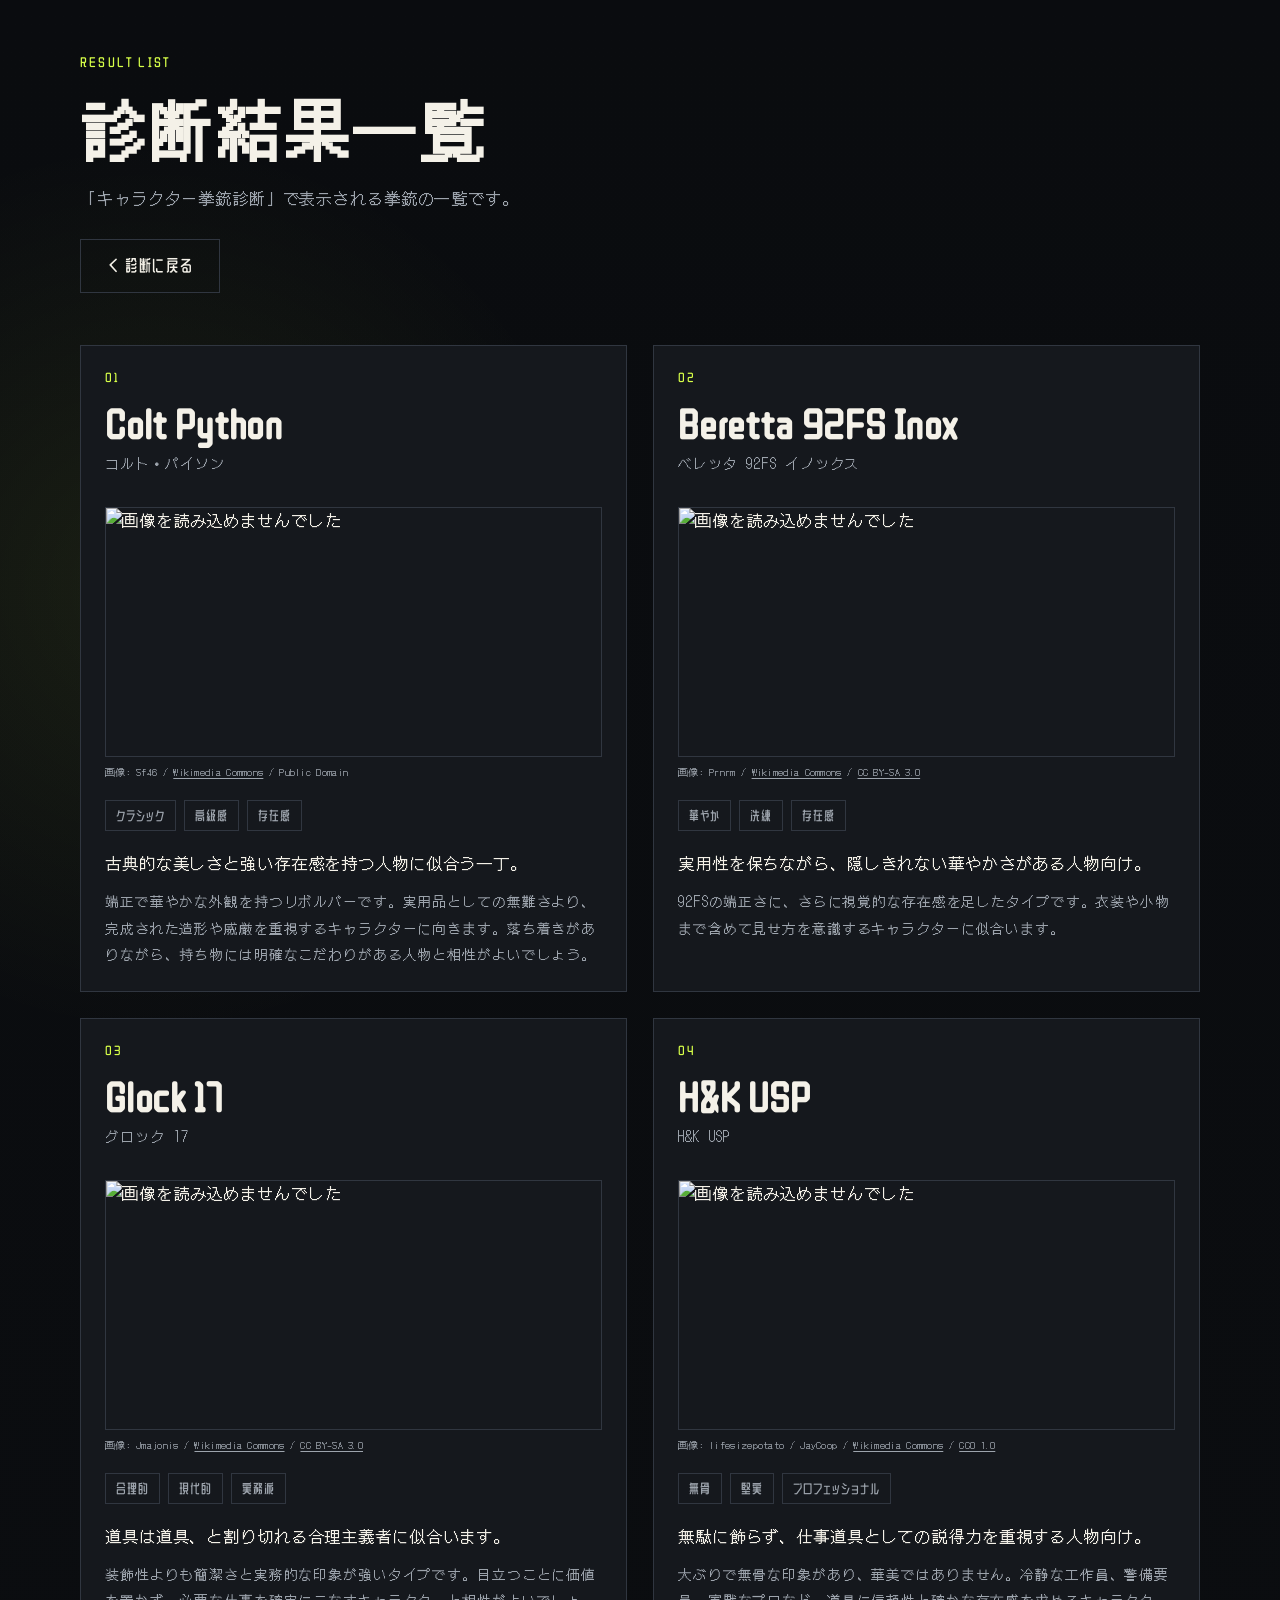
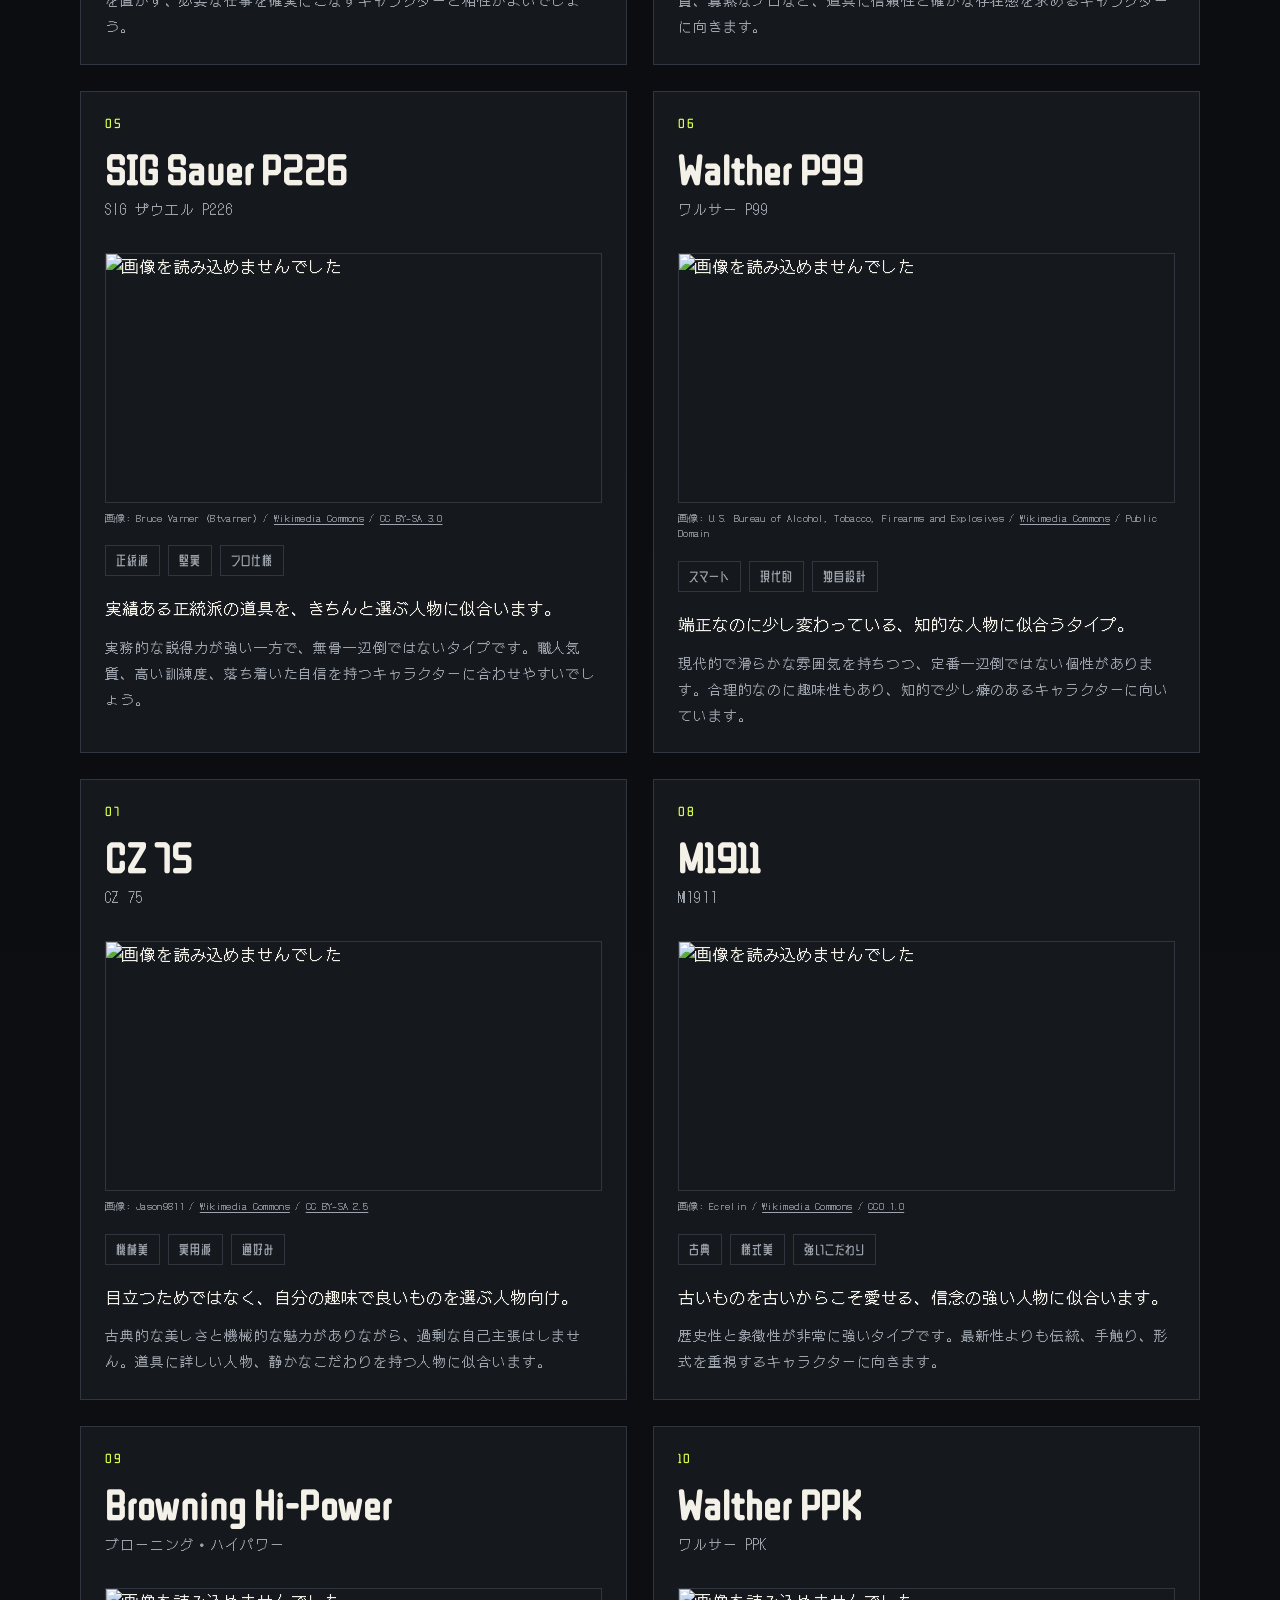
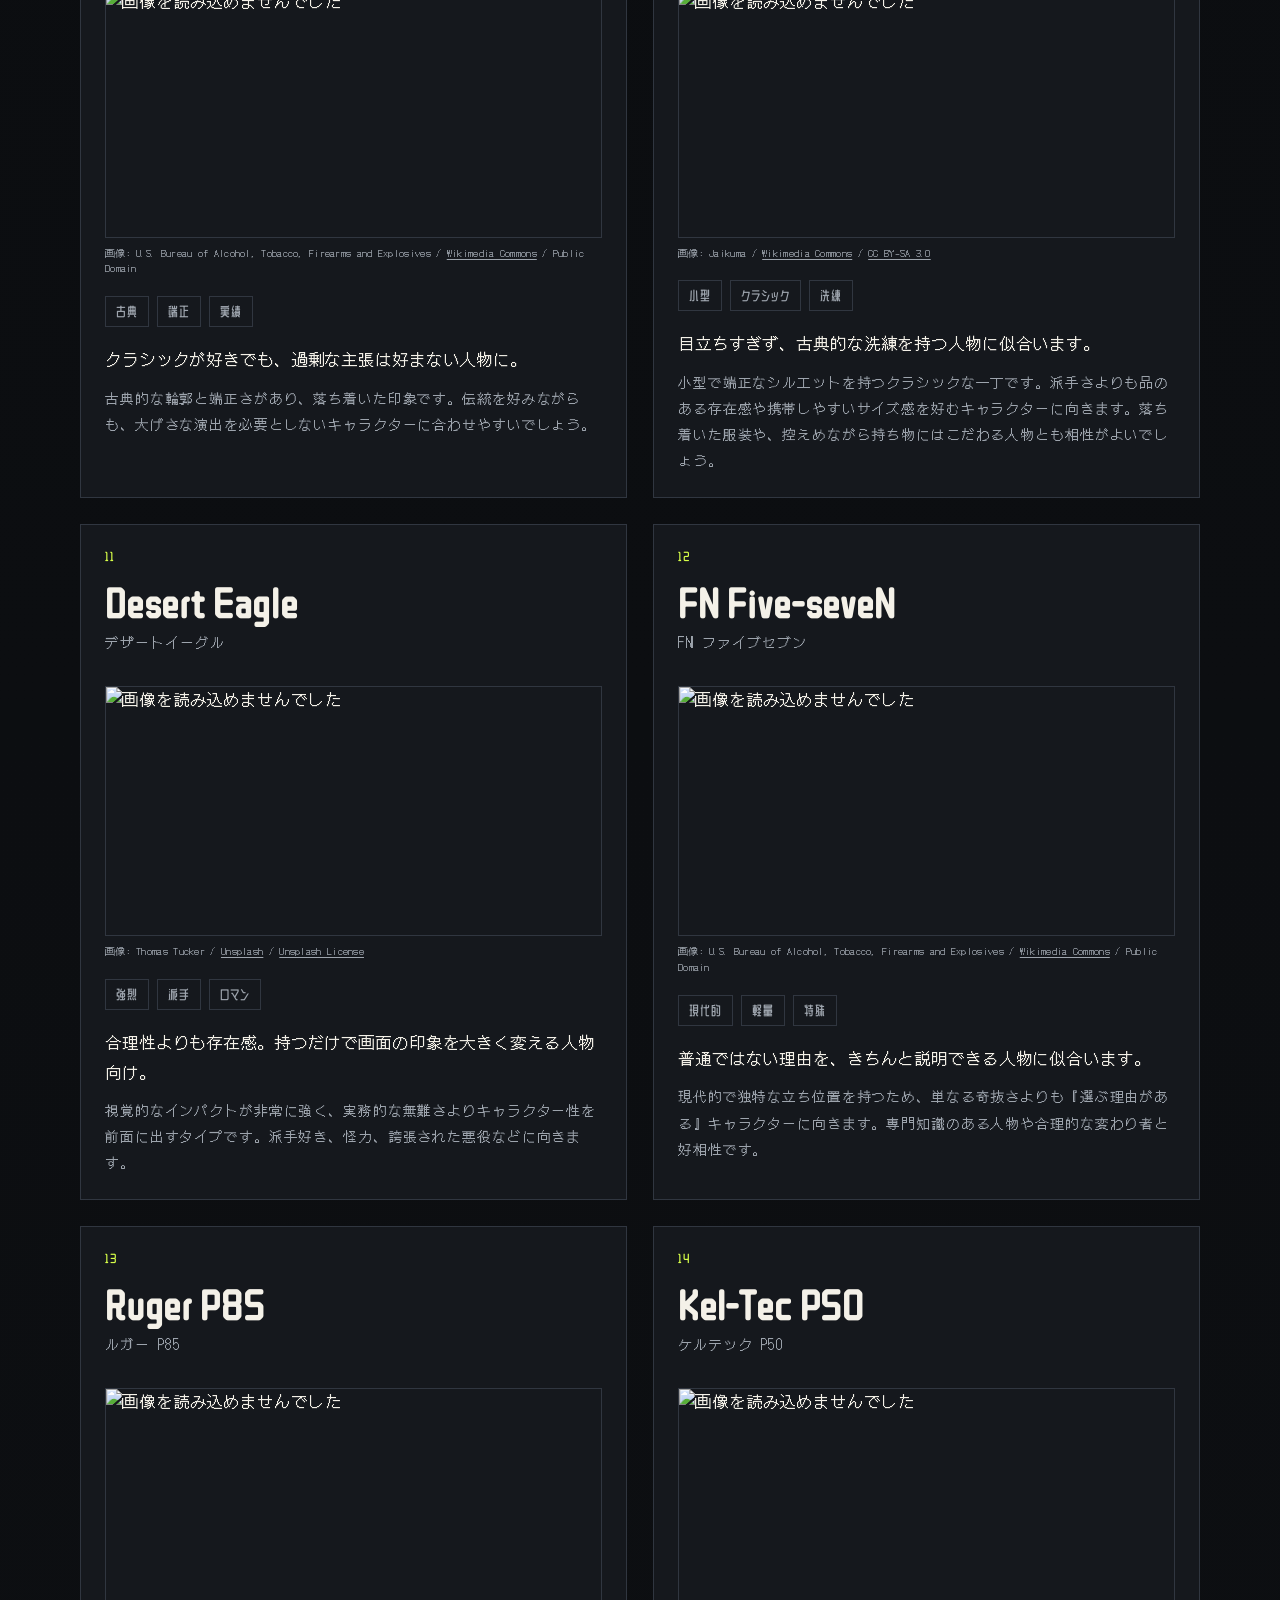
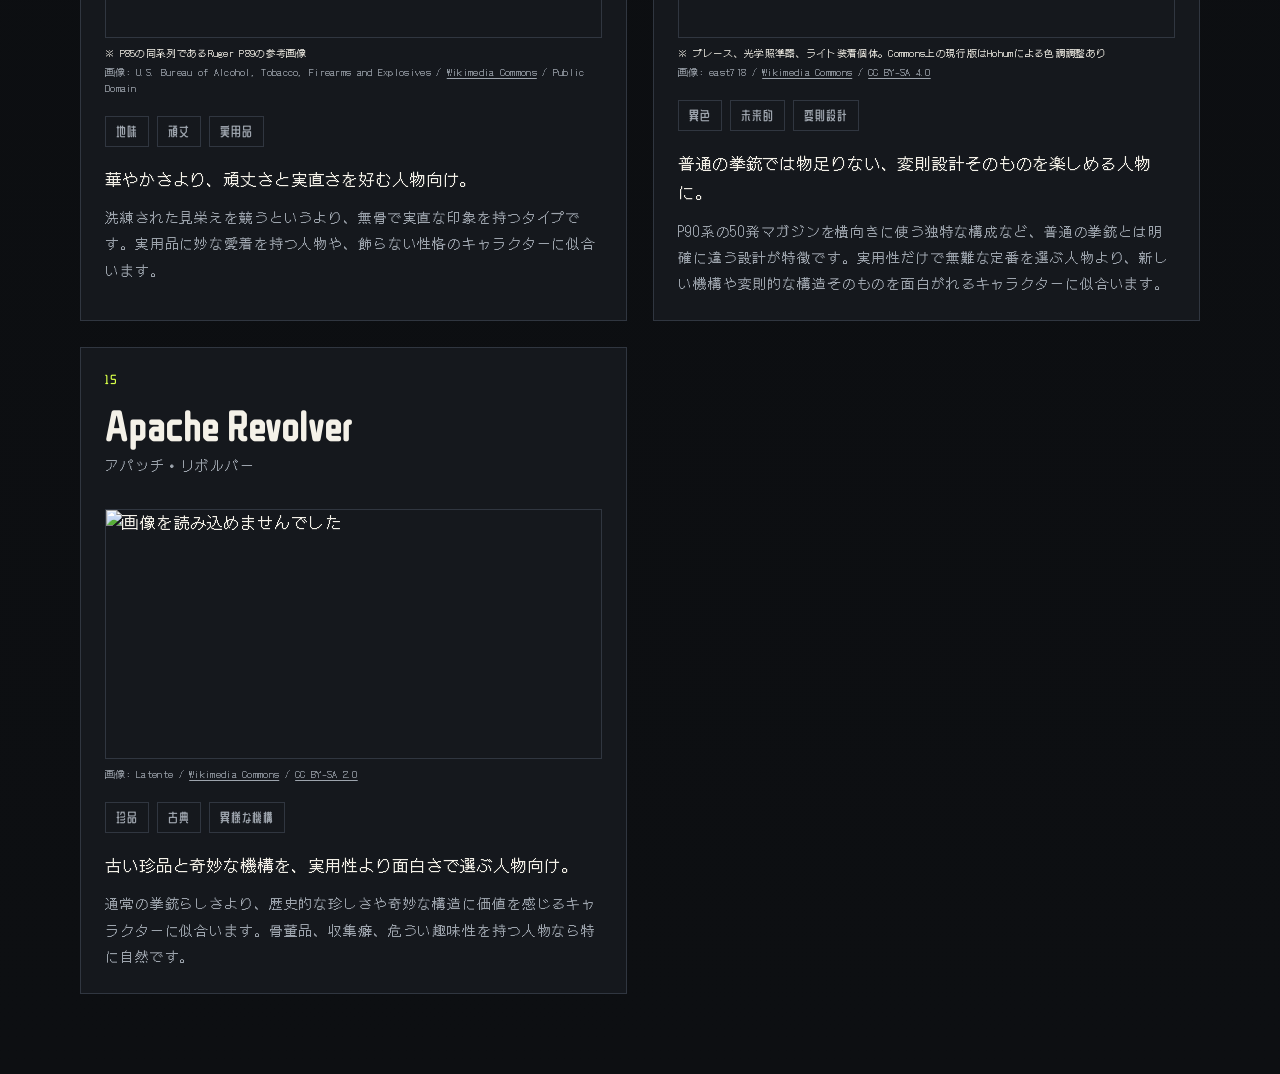
==== results.html @ 3bd25fb5 "Add files via upload" ====
<!doctype html>
<html lang="ja">
<head>
  <meta charset="utf-8" />
  <meta name="viewport" content="width=device-width, initial-scale=1" />
  <meta name="description" content="キャラクター拳銃診断・結果一覧" />
  <title>結果一覧 | キャラクター拳銃診断</title>
  <link rel="stylesheet" href="./style.css" />
</head>
<body class="results-list-page">
  <main class="results-list-shell">
    <header class="results-list-header">
      <div class="eyebrow">RESULT LIST</div>
      <h1 class="results-list-title">診断結果一覧</h1>
      <p class="results-list-lead">
        「キャラクター拳銃診断」で表示される拳銃の一覧です。
      </p>
      <a class="secondary-button results-back-link" href="./index.html">＜ 診断に戻る</a>
    </header>

    <div id="gun-result-list" class="gun-result-list" aria-live="polite"></div>
  </main>

  <script src="./gun-data.js"></script>
  <script src="./results.js"></script>
</body>
</html>
---- style.css ----
@import url('https://fonts.googleapis.com/css2?family=DotGothic16&family=WDXL+Lubrifont+JP+N:wght@400&display=swap');

:root {
  --bg: #0d0f12;
  --panel: #15181d;
  --panel-hover: #1b1f25;
  --text: #f4f1e8;
  --muted: #9da4ad;
  --line: #303640;
  --accent: #d7ff48;
  --danger: #ff7474;
  --max: 860px;
  --jp: "DotGothic16", sans-serif;
  --en: "WDXL Lubrifont JP N", sans-serif;
}

* {
  box-sizing: border-box;
  border-radius: 0 !important;
}

html {
  color-scheme: dark;
}

body {
  margin: 0;
  min-height: 100svh;
  background:
    radial-gradient(circle at 12% 10%, rgba(215, 255, 72, 0.08), transparent 28rem),
    linear-gradient(180deg, #0a0c0f 0%, var(--bg) 100%);
  color: var(--text);
  font-family: var(--jp);
  letter-spacing: 0.055em;
}

button,
input,
textarea,
select {
  font: inherit;
}

button {
  cursor: pointer;
}

h1,
h2,
p {
  margin-top: 0;
}

.app-shell {
  width: min(calc(100% - 32px), var(--max));
  min-height: calc(100svh - 64px);
  margin: 0 auto;
  padding: 56px 0;
  display: grid;
  align-items: center;
}

.screen {
  display: none;
  width: 100%;
  animation: fade-in 180ms ease-out;
}

.screen.active {
  display: block;
}

.eyebrow,
.progress-label,
.text-button,
.trait-meter-title,
.trait-meter-label strong,
.trait-meter-value,
.score-head,
.site-footer,
.tag,
#result-title,
#match-score,
.primary-button,
.secondary-button {
  font-family: var(--en);
}

.eyebrow {
  margin-bottom: 20px;
  color: var(--accent);
  font-size: 0.86rem;
  letter-spacing: 0.16em;
}

/* START */
#start-screen .eyebrow {
  margin-bottom: 30px;
}

.start-copy {
  margin: 0 0 14px;
  font-family: var(--jp);
  font-size: clamp(1.9rem, 4vw, 3.6rem);
  font-weight: 400;
  line-height: 1.25;
  letter-spacing: 0.08em;
}

.start-copy-line {
  display: block;
}

.name-field {
  display: grid;
  gap: 10px;
}

.name-field-hero {
  margin: 0 0 14px;
}

.name-field input {
  width: 100%;
  border: 0;
  border-bottom: 1px solid var(--line);
  outline: none;
  background: transparent;
  color: var(--text);
  font-family: var(--jp);
  transition: border-color 140ms ease;
}

.name-field input:focus {
  border-color: var(--accent);
}

.name-field-hero input {
  padding: 8px 0 14px;
  font-size: clamp(2rem, 6vw, 4.8rem);
  line-height: 1.18;
  letter-spacing: 0.08em;
}

.name-field-hero input::placeholder {
  color: #737b85;
  opacity: 1;
}

.start-copy-tail {
  margin: 0 0 30px;
  font-family: var(--jp);
  font-size: clamp(1.9rem, 4vw, 3.6rem);
  line-height: 1.25;
  letter-spacing: 0.08em;
}

.error {
  min-height: 1.4em;
  margin: 0 0 14px;
  color: var(--danger);
  font-size: 0.88rem;
}

.visually-hidden {
  position: absolute !important;
  width: 1px !important;
  height: 1px !important;
  padding: 0 !important;
  margin: -1px !important;
  overflow: hidden !important;
  clip: rect(0, 0, 0, 0) !important;
  white-space: nowrap !important;
  border: 0 !important;
}

/* BUTTONS */
.primary-button,
.secondary-button {
  min-height: 54px;
  padding: 0 26px;
  border: 1px solid var(--line);
  font-size: 1rem;
  letter-spacing: 0.1em;
  transition: transform 120ms ease, border-color 120ms ease, background-color 120ms ease;
}

.primary-button {
  border-color: var(--accent);
  background: var(--accent);
  color: #0b0d0f;
}

.secondary-button {
  background: transparent;
  color: var(--text);
}

.primary-button:hover,
.secondary-button:hover,
.answer-button:hover {
  transform: translateY(-1px);
}

.primary-button:active,
.secondary-button:active,
.answer-button:active {
  transform: translateY(0);
}

#start-button {
  min-width: 180px;
}

.note {
  max-width: 46rem;
  margin: 18px 0 0;
  color: var(--muted);
  font-size: 0.78rem;
  line-height: 1.9;
  letter-spacing: 0.05em;
}

/* QUIZ */
.quiz-top {
  display: flex;
  align-items: flex-start;
  justify-content: space-between;
  gap: 24px;
}

.progress-label {
  color: var(--muted);
  font-size: 0.9rem;
  letter-spacing: 0.1em;
}

.text-button {
  border: 0;
  background: transparent;
  color: var(--muted);
  padding: 0;
  font-size: 0.82rem;
  letter-spacing: 0.12em;
}

.text-button:hover {
  color: var(--text);
}

.text-button:disabled {
  opacity: 0.3;
  cursor: default;
}

.progress-track,
.match-track {
  width: 100%;
  height: 4px;
  overflow: hidden;
  background: var(--line);
}

.progress-track {
  margin: 20px 0 42px;
}

.progress-bar,
.match-bar {
  width: 0;
  height: 100%;
  background: var(--accent);
  transition: width 220ms ease;
}

#question-title {
  margin: 0 0 12px;
  font-family: var(--jp);
  font-size: clamp(1.55rem, 3.3vw, 2.65rem);
  font-weight: 400;
  line-height: 1.3;
  letter-spacing: 0.075em;
}

.question-subtitle {
  margin-bottom: 28px;
  color: var(--muted);
  font-size: 0.95rem;
  line-height: 1.9;
  letter-spacing: 0.055em;
}

.answers {
  display: grid;
  gap: 12px;
}

.answer-button {
  width: 100%;
  min-height: 76px;
  border: 1px solid var(--line);
  background:
    linear-gradient(90deg, rgba(215, 255, 72, 0.045), transparent 42%),
    var(--panel);
  color: var(--text);
  padding: 20px 22px;
  text-align: left;
  font-family: var(--jp);
  font-size: clamp(1.04rem, 1.8vw, 1.24rem);
  line-height: 1.65;
  letter-spacing: 0.065em;
  transition: transform 120ms ease, border-color 120ms ease, background-color 120ms ease;
}

.answer-button:hover {
  border-color: var(--accent);
  background:
    linear-gradient(90deg, rgba(215, 255, 72, 0.10), transparent 48%),
    var(--panel-hover);
}

/* RESULT */
.result-for {
  margin-bottom: 8px;
  color: var(--muted);
  font-size: 0.98rem;
  line-height: 1.8;
}

#result-title {
  margin: 0 0 16px;
  color: var(--accent);
  font-size: clamp(2.5rem, 8vw, 6.6rem);
  font-weight: 400;
  line-height: 0.95;
  letter-spacing: 0.035em;
  overflow-wrap: anywhere;
}

.tag-list {
  display: flex;
  flex-wrap: wrap;
  gap: 8px;
  margin: 22px 0 30px;
}

.tag {
  border: 1px solid var(--line);
  padding: 6px 10px;
  color: var(--muted);
  font-size: 0.8rem;
  letter-spacing: 0.08em;
}

.trait-meter-card {
  margin: 30px 0;
  padding: 22px 0 24px;
  border-top: 1px solid var(--line);
  border-bottom: 1px solid var(--line);
}

.trait-meter-title {
  margin-bottom: 18px;
  color: var(--muted);
  font-size: 0.76rem;
  letter-spacing: 0.13em;
}

.trait-meters {
  display: grid;
  gap: 13px;
}

.trait-meter-row {
  display: grid;
  grid-template-columns: 220px minmax(0, 1fr) 34px;
  align-items: center;
  gap: 14px;
}

.trait-meter-label {
  display: flex;
  align-items: baseline;
  gap: 0.35em;
  min-width: 0;
  color: var(--text);
  font-size: 0.82rem;
  line-height: 1.5;
  white-space: nowrap;
}

.trait-meter-label strong {
  font-weight: 400;
  letter-spacing: 0.07em;
}

.trait-meter-label-ja {
  color: var(--muted);
  font-family: var(--jp);
  font-size: 0.88em;
  letter-spacing: 0.04em;
}

.trait-meter-blocks {
  display: grid;
  grid-template-columns: repeat(5, minmax(18px, 1fr));
  gap: 5px;
}

.trait-meter-block {
  height: 11px;
  border: 1px solid var(--line);
  background: transparent;
}

.trait-meter-block.active {
  border-color: var(--accent);
  background: var(--accent);
}

.trait-meter-value {
  color: var(--muted);
  font-size: 0.78rem;
  text-align: right;
  letter-spacing: 0.04em;
}

.score-card {
  margin: 30px 0;
  padding: 20px 0 24px;
  border-top: 1px solid var(--line);
  border-bottom: 1px solid var(--line);
}

.score-head {
  display: flex;
  align-items: baseline;
  justify-content: space-between;
  margin-bottom: 12px;
  color: var(--muted);
  font-size: 0.8rem;
  letter-spacing: 0.12em;
}

.score-head strong {
  color: var(--text);
  font-size: 1.5rem;
  font-weight: 400;
}

.result-copy {
  max-width: 46rem;
  margin-bottom: 14px;
  font-size: clamp(1.08rem, 2.1vw, 1.35rem);
  line-height: 1.9;
  letter-spacing: 0.055em;
}

.result-detail {
  max-width: 48rem;
  margin-bottom: 32px;
  color: var(--muted);
  font-size: 0.96rem;
  line-height: 2;
  letter-spacing: 0.05em;
}

.result-actions {
  display: flex;
  flex-wrap: wrap;
  gap: 12px;
}

.copy-status {
  min-height: 1.4em;
  margin-top: 12px;
  color: var(--muted);
  font-size: 0.82rem;
}

.site-footer {
  width: min(calc(100% - 32px), var(--max));
  margin: 0 auto;
  padding: 0 0 24px;
  display: flex;
  justify-content: space-between;
  gap: 16px;
  color: #606873;
  font-size: 0.68rem;
  letter-spacing: 0.1em;
}

@keyframes fade-in {
  from { opacity: 0; transform: translateY(5px); }
  to { opacity: 1; transform: translateY(0); }
}

@media (max-width: 700px) {
  .app-shell {
    width: min(calc(100% - 24px), var(--max));
    padding: 38px 0;
  }

  .site-footer {
    width: min(calc(100% - 24px), var(--max));
  }

  .progress-track {
    margin-bottom: 34px;
  }

  .start-copy,
  .start-copy-tail {
    font-size: clamp(1.65rem, 8vw, 2.8rem);
  }

  .name-field-hero input {
    font-size: clamp(1.8rem, 11vw, 3.6rem);
  }

  #question-title {
    font-size: clamp(1.45rem, 7vw, 2.15rem);
  }

  .answer-button {
    min-height: 72px;
    padding: 18px;
    font-size: 1.03rem;
  }

  .trait-meter-row {
    grid-template-columns: 1fr 32px;
    gap: 8px 10px;
  }

  .trait-meter-label {
    grid-column: 1 / -1;
    white-space: normal;
  }

  .trait-meter-blocks {
    grid-column: 1;
  }

  .trait-meter-value {
    grid-column: 2;
    grid-row: 2;
  }

  .result-actions {
    display: grid;
  }
}

@media (max-width: 420px) {
  .eyebrow {
    font-size: 0.78rem;
  }

  .question-subtitle {
    font-size: 0.9rem;
  }

  .answer-button {
    font-size: 1rem;
  }

  .trait-meter-blocks {
    grid-template-columns: repeat(5, 1fr);
  }
}

@media (prefers-reduced-motion: reduce) {
  *,
  *::before,
  *::after {
    animation: none !important;
    transition: none !important;
    scroll-behavior: auto !important;
  }
}




/* v12: spacing pass */
.app-shell {
  min-height: 100svh;
  padding: 44px 0 74px;
}

/* Keep each screen visually balanced rather than hugging the viewport edges. */
#start-screen,
#quiz-screen,
#result-screen {
  padding: 10px 0;
}

#start-screen .eyebrow {
  margin-bottom: 24px;
}

.start-copy {
  margin-bottom: 12px;
}

.name-field-hero {
  margin-bottom: 12px;
}

.start-copy-tail {
  margin-bottom: 30px;
}

.progress-track {
  margin: 18px 0 34px;
}

.question-subtitle {
  margin-bottom: 24px;
}

.answers {
  gap: 11px;
}

.tag-list {
  margin: 20px 0 26px;
}

.trait-meter-card {
  margin: 26px 0;
  padding: 20px 0 22px;
}

.score-card {
  margin: 26px 0;
}

.result-actions {
  margin-top: 4px;
}

/* Lower-left navigation, raised away from the browser edge. */
.back-corner-button {
  position: fixed;
  left: max(24px, calc((100vw - 860px) / 2));
  bottom: 46px;
  z-index: 20;
  min-width: 96px;
  padding: 12px 17px;
  border: 1px solid var(--line) !important;
  background: var(--panel) !important;
  color: var(--text) !important;
  font-family: var(--jp) !important;
  font-size: 0.9rem;
  line-height: 1.2;
  letter-spacing: 0.08em;
  text-align: center;
}

.back-corner-button:hover {
  border-color: var(--accent) !important;
  background: var(--panel-2) !important;
  color: var(--accent) !important;
}

.back-corner-button:disabled {
  opacity: 0.28;
  pointer-events: none;
}

/* Reserve breathing room for the fixed back button on quiz pages. */
#quiz-screen {
  padding-bottom: 74px;
}

@media (max-width: 900px) {
  .app-shell {
    width: min(calc(100% - 36px), var(--max));
  }

  .back-corner-button {
    left: 18px;
  }
}

@media (max-width: 600px) {
  .app-shell {
    width: min(calc(100% - 28px), var(--max));
    min-height: 100svh;
    padding: 28px 0 62px;
  }

  #start-screen,
  #quiz-screen,
  #result-screen {
    padding-top: 6px;
  }

  .progress-track {
    margin: 16px 0 28px;
  }

  .question-subtitle {
    margin-bottom: 20px;
  }

  #quiz-screen {
    padding-bottom: 72px;
  }

  .back-corner-button {
    left: 14px;
    bottom: 26px;
    min-width: 88px;
    padding: 11px 14px;
    font-size: 0.84rem;
  }

  .trait-meter-card,
  .score-card {
    margin: 22px 0;
  }
}




/* v14: centered quiz layout + inline back button + Japanese result name */

#quiz-screen {
  width: min(100%, 760px);
  margin: 0 auto;
  padding: 0;
  text-align: center;
}

.quiz-top {
  justify-content: center;
  text-align: center;
}

.quiz-top > div {
  width: 100%;
  text-align: center;
}

#quiz-screen .eyebrow,
#quiz-screen .progress-label,
#question-title,
#question-subtitle {
  text-align: center;
}

.progress-track {
  width: 100%;
}

.answers {
  width: min(100%, 680px);
  margin: 0 auto;
}

.answer-button {
  text-align: center;
}

.back-inline-button {
  display: inline-block;
  position: static !important;
  margin: 24px auto 0;
  min-width: 96px;
  padding: 12px 17px;
  border: 1px solid var(--line) !important;
  background: var(--panel) !important;
  color: var(--text) !important;
  font-family: "DotGothic16", sans-serif !important;
  font-size: 0.9rem;
  line-height: 1.2;
  letter-spacing: 0.08em;
  text-align: center;
}

.back-inline-button:hover {
  border-color: var(--accent) !important;
  background: var(--panel-2) !important;
  color: var(--accent) !important;
}

.back-inline-button:disabled {
  opacity: 0.28;
  pointer-events: none;
}

#result-screen {
  text-align: center;
}

#result-title {
  margin-bottom: 6px;
}

.result-title-ja {
  margin: 0 0 20px;
  color: var(--muted);
  font-family: "DotGothic16", sans-serif;
  font-size: clamp(0.88rem, 1.8vw, 1.08rem);
  line-height: 1.5;
  letter-spacing: 0.08em;
}

#result-screen .tag-list,
#result-screen .result-actions {
  justify-content: center;
}

#result-screen .result-copy,
#result-screen .result-detail {
  margin-left: auto;
  margin-right: auto;
}

#result-screen .trait-meter-card,
#result-screen .score-card {
  text-align: left;
}

@media (max-width: 600px) {
  #quiz-screen {
    width: 100%;
  }

  .answers {
    width: 100%;
  }

  .back-inline-button {
    margin-top: 20px;
    min-width: 88px;
    padding: 11px 14px;
    font-size: 0.84rem;
  }
}


/* v15: left-aligned content */
#quiz-screen,
#result-screen {
  text-align: left;
}

.quiz-top {
  justify-content: space-between;
  text-align: left;
}

.quiz-top > div,
#quiz-screen .eyebrow,
#quiz-screen .progress-label,
#question-title,
#question-subtitle,
.answer-button {
  text-align: left;
}

.answers {
  margin-left: 0;
  margin-right: 0;
}

.back-inline-button {
  display: block;
  margin: 24px 0 0;
  text-align: center;
}

#result-screen .tag-list,
#result-screen .result-actions {
  justify-content: flex-start;
}

#result-screen .result-copy,
#result-screen .result-detail {
  margin-left: 0;
  margin-right: 0;
}

#result-title,
.result-title-ja,
.result-for {
  text-align: left;
}


/* Result firearm image */
.result-image-figure {
  width: min(100%, 720px);
  margin: 24px 0 28px;
}

.result-image-figure[hidden] {
  display: none;
}

.result-image-frame {
  width: 100%;
  min-height: 260px;
  display: grid;
  place-items: center;
  overflow: hidden;
  border: 1px solid var(--line);
  background: #f4f4f0;
}

.result-gun-image {
  display: block;
  width: 100%;
  max-height: 430px;
  object-fit: contain;
}

.result-image-credit {
  display: flex;
  flex-direction: column;
  gap: 4px;
  margin-top: 8px;
  color: var(--muted);
  font-family: "DotGothic16", sans-serif;
  font-size: 0.68rem;
  line-height: 1.65;
  letter-spacing: 0.04em;
}

.result-image-credit a {
  color: var(--muted);
  text-decoration: underline;
  text-underline-offset: 2px;
}

.result-image-credit a:hover {
  color: var(--accent);
}

.result-image-note {
  color: var(--text);
}

.result-image-figure.image-load-error .result-image-frame {
  min-height: 120px;
  background: var(--panel);
}

@media (max-width: 600px) {
  .result-image-figure {
    margin: 20px 0 24px;
  }

  .result-image-frame {
    min-height: 190px;
  }

  .result-gun-image {
    max-height: 320px;
  }

  .result-image-credit {
    font-size: 0.64rem;
  }
}


/* Result image sizing/alignment */
.result-image-figure {
  width: min(100%, 560px);
  margin: 22px auto 26px;
}

.result-image-frame {
  min-height: 220px;
}

.result-gun-image {
  max-height: 340px;
  object-fit: contain;
}

.result-image-credit {
  text-align: left;
}

@media (max-width: 600px) {
  .result-image-figure {
    width: min(100%, 460px);
    margin: 18px auto 22px;
  }

  .result-image-frame {
    min-height: 170px;
  }

  .result-gun-image {
    max-height: 270px;
  }
}


/* Result header only: centered. Meters and lower content stay left-aligned. */
.result-hero {
  width: 100%;
  text-align: center;
}

.result-hero .eyebrow,
.result-hero .result-for,
.result-hero #result-title,
.result-hero .result-title-ja {
  text-align: center;
}

.result-hero .result-image-figure {
  margin-left: auto;
  margin-right: auto;
}

.result-hero .result-image-credit {
  text-align: center;
  align-items: center;
}

.result-hero .tag-list {
  justify-content: center !important;
}

/* Restore left alignment below the centered result header. */
#result-screen > .trait-meter-card,
#result-screen > .score-card,
#result-screen > .result-copy,
#result-screen > .result-detail,
#result-screen > .result-actions,
#result-screen > .copy-status {
  text-align: left;
}

#result-screen > .result-actions {
  justify-content: flex-start !important;
}


/* Result labels: slightly larger */
.result-hero .tag {
  padding: 8px 13px;
  font-size: 0.9rem;
  line-height: 1.25;
  letter-spacing: 0.07em;
}

.result-hero .tag-list {
  gap: 10px;
}

@media (max-width: 600px) {
  .result-hero .tag {
    padding: 7px 11px;
    font-size: 0.84rem;
  }
}


/* Start button centered */
#start-button {
  display: block;
  margin-left: auto;
  margin-right: auto;
}


/* Start screen hero centered */
#start-screen {
  text-align: center;
}

#start-screen .eyebrow,
#start-screen .start-copy,
#start-screen .start-copy-tail,
#start-screen .name-field-hero,
#start-screen .name-field-hero input {
  text-align: center;
}

#start-screen .name-field-hero {
  width: min(100%, 680px);
  margin-left: auto;
  margin-right: auto;
}

#start-screen .note {
  margin-left: auto;
  margin-right: auto;
  text-align: center;
}


/* Start screen: result-list link */
.start-result-list-link {
  display: block;
  width: fit-content;
  margin: 14px auto 0;
  text-decoration: none;
  line-height: 52px;
}

/* Result list page */
.results-list-page {
  min-height: 100svh;
}

.results-list-shell {
  width: min(calc(100% - 40px), 1120px);
  margin: 0 auto;
  padding: 54px 0 80px;
}

.results-list-header {
  max-width: 760px;
  margin-bottom: 52px;
}

.results-list-title {
  margin: 0 0 16px;
  font-family: "DotGothic16", sans-serif;
  font-size: clamp(2rem, 5vw, 4rem);
  line-height: 1.2;
  letter-spacing: 0.06em;
}

.results-list-lead {
  margin: 0 0 26px;
  color: var(--muted);
  line-height: 1.9;
}

.results-back-link {
  display: inline-block;
  text-decoration: none;
  line-height: 52px;
}

.gun-result-list {
  display: grid;
  grid-template-columns: repeat(2, minmax(0, 1fr));
  gap: 26px;
}

.gun-result-card {
  position: relative;
  min-width: 0;
  padding: 24px;
  border: 1px solid var(--line);
  background: var(--panel);
}

.gun-result-card-index {
  margin-bottom: 18px;
  color: var(--accent);
  font-family: "WDXL Lubrifont JP N", sans-serif;
  font-size: 0.82rem;
  letter-spacing: 0.12em;
}

.gun-result-card-heading {
  min-height: 84px;
  margin-bottom: 20px;
}

.gun-result-card-name {
  margin: 0 0 6px;
  font-family: "WDXL Lubrifont JP N", sans-serif;
  font-size: clamp(1.8rem, 3.2vw, 2.8rem);
  line-height: 1.05;
  letter-spacing: 0.02em;
}

.gun-result-card-name-ja {
  margin: 0;
  color: var(--muted);
  font-size: 0.86rem;
  line-height: 1.6;
  letter-spacing: 0.07em;
}

.gun-result-card-figure {
  width: 100%;
  margin: 0 0 20px;
}

.gun-result-card-image-frame {
  width: 100%;
  height: 250px;
  display: grid;
  place-items: center;
  overflow: hidden;
  border: 1px solid var(--line);
  background: #f4f4f0;
}

.gun-result-card-image {
  display: block;
  width: 100%;
  height: 100%;
  object-fit: contain;
}

.gun-result-card-credit {
  display: flex;
  flex-direction: column;
  gap: 3px;
  margin-top: 7px;
  color: var(--muted);
  font-size: 0.62rem;
  line-height: 1.6;
  letter-spacing: 0.03em;
}

.gun-result-card-credit a {
  color: inherit;
  text-decoration: underline;
  text-underline-offset: 2px;
}

.gun-result-card-credit a:hover {
  color: var(--accent);
}

.result-card-image-note {
  color: var(--text);
}

.gun-result-card-tags {
  margin: 0 0 18px;
  gap: 8px;
}

.gun-result-card-tags .tag {
  padding: 7px 10px;
  font-size: 0.8rem;
}

.gun-result-card-copy {
  margin: 0 0 10px;
  font-size: 1.02rem;
  line-height: 1.8;
}

.gun-result-card-detail {
  margin: 0;
  color: var(--muted);
  font-size: 0.86rem;
  line-height: 1.9;
}

.gun-result-card.image-load-error .gun-result-card-image-frame {
  background: var(--panel-2);
}

@media (max-width: 760px) {
  .results-list-shell {
    width: min(calc(100% - 28px), 1120px);
    padding: 34px 0 60px;
  }

  .results-list-header {
    margin-bottom: 36px;
  }

  .gun-result-list {
    grid-template-columns: 1fr;
    gap: 18px;
  }

  .gun-result-card {
    padding: 18px;
  }

  .gun-result-card-heading {
    min-height: 0;
  }

  .gun-result-card-image-frame {
    height: 220px;
  }
}
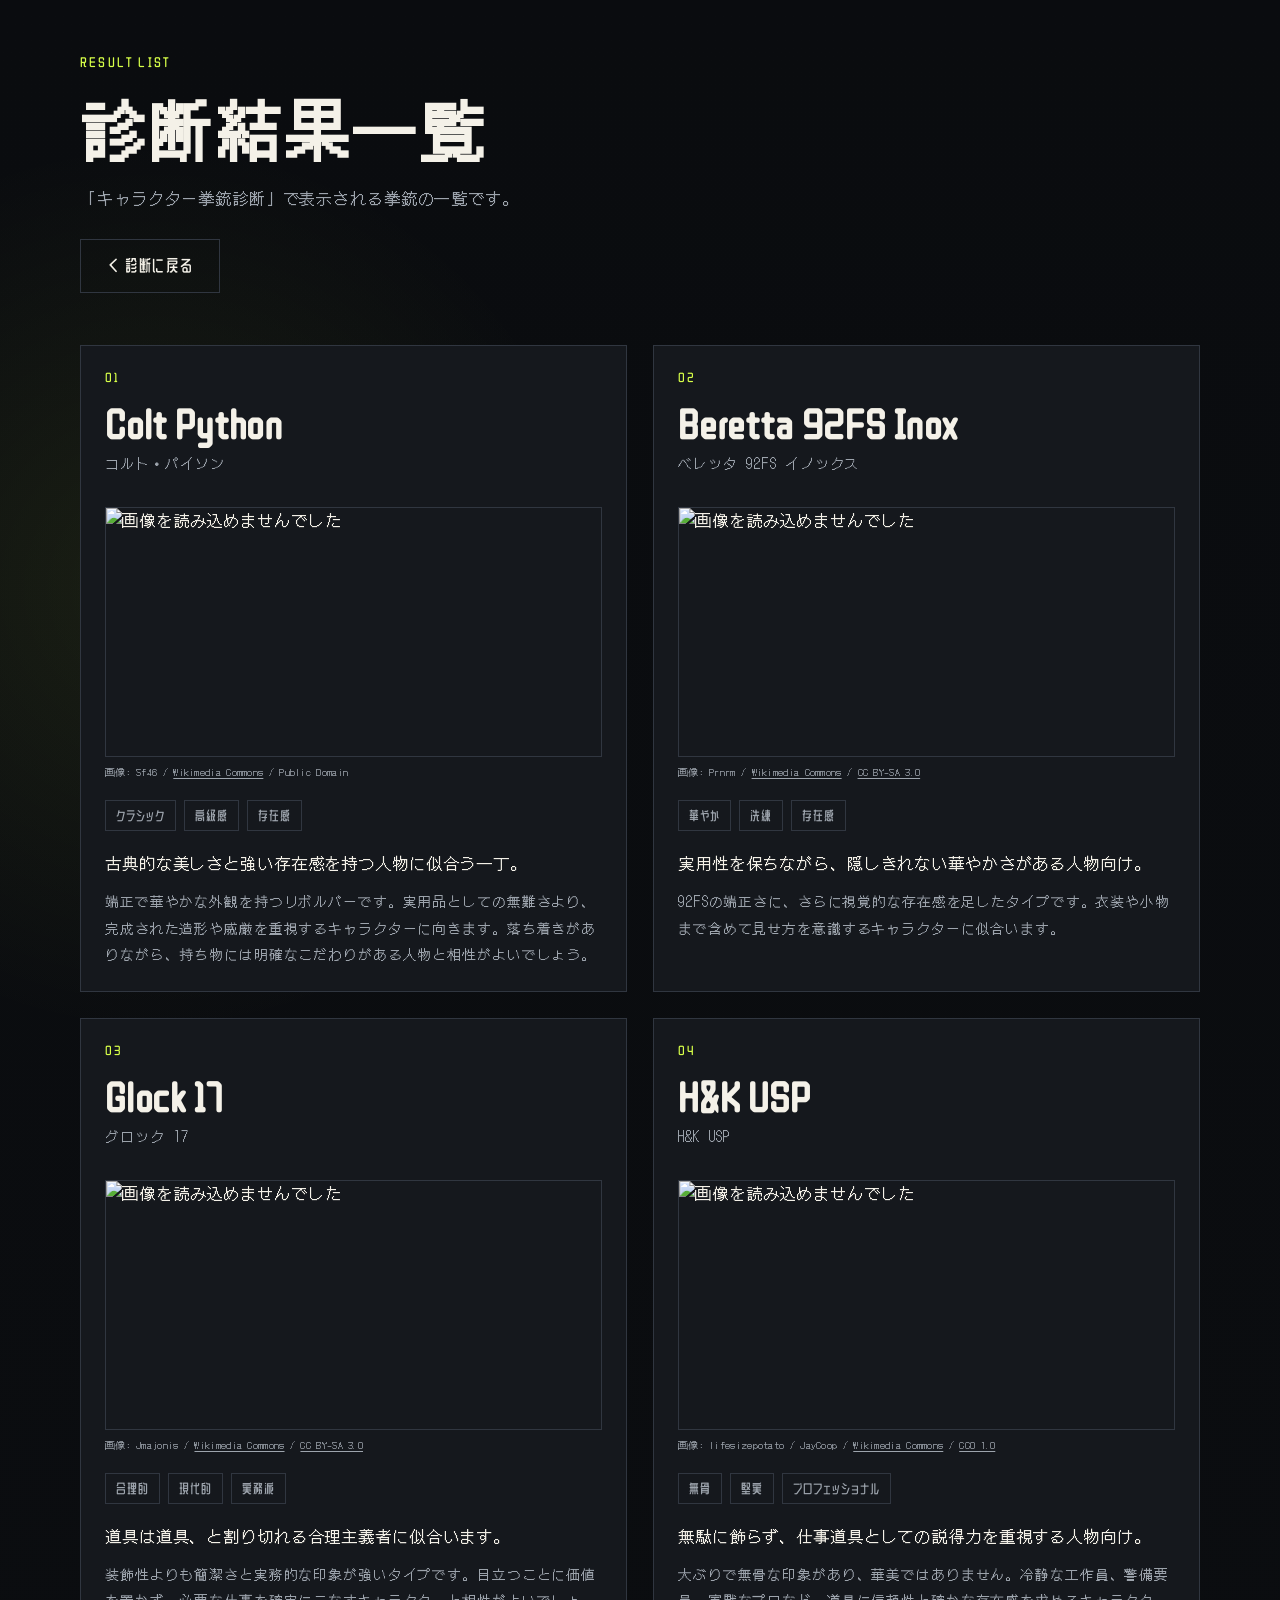
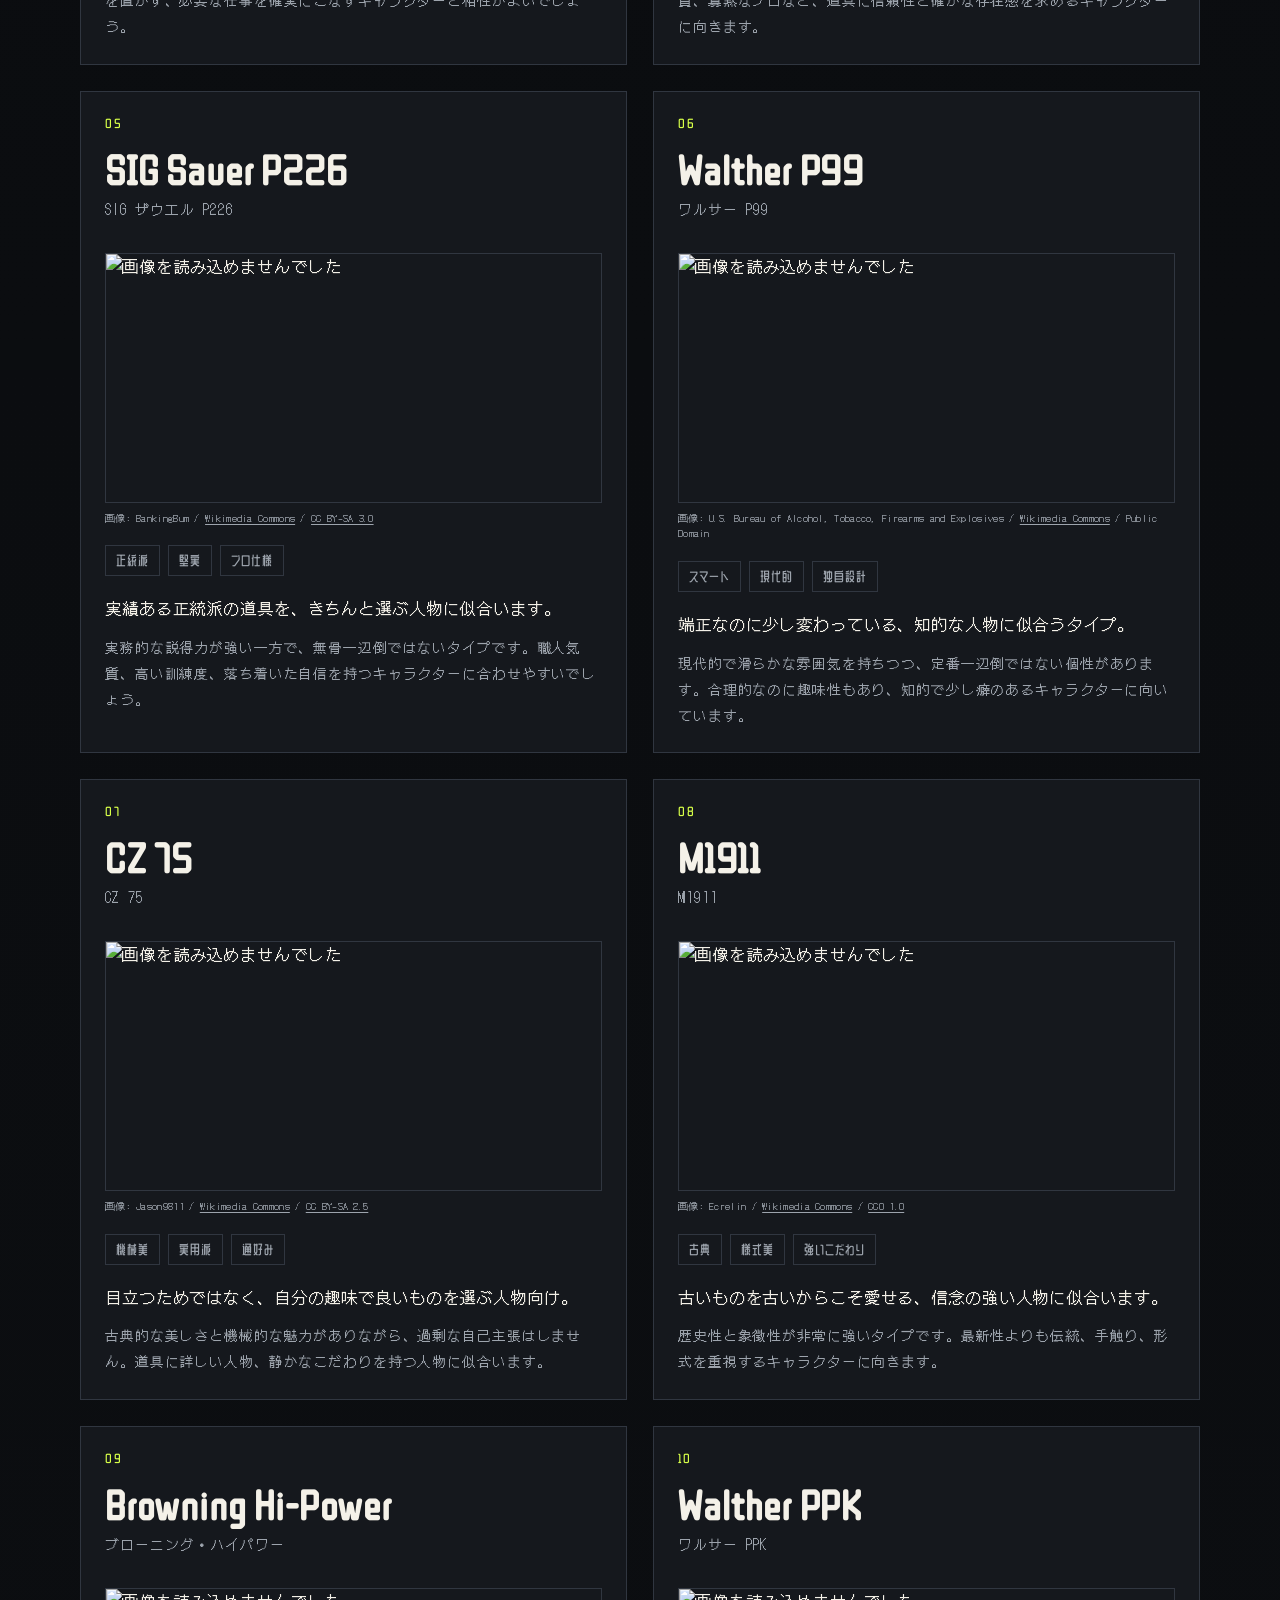
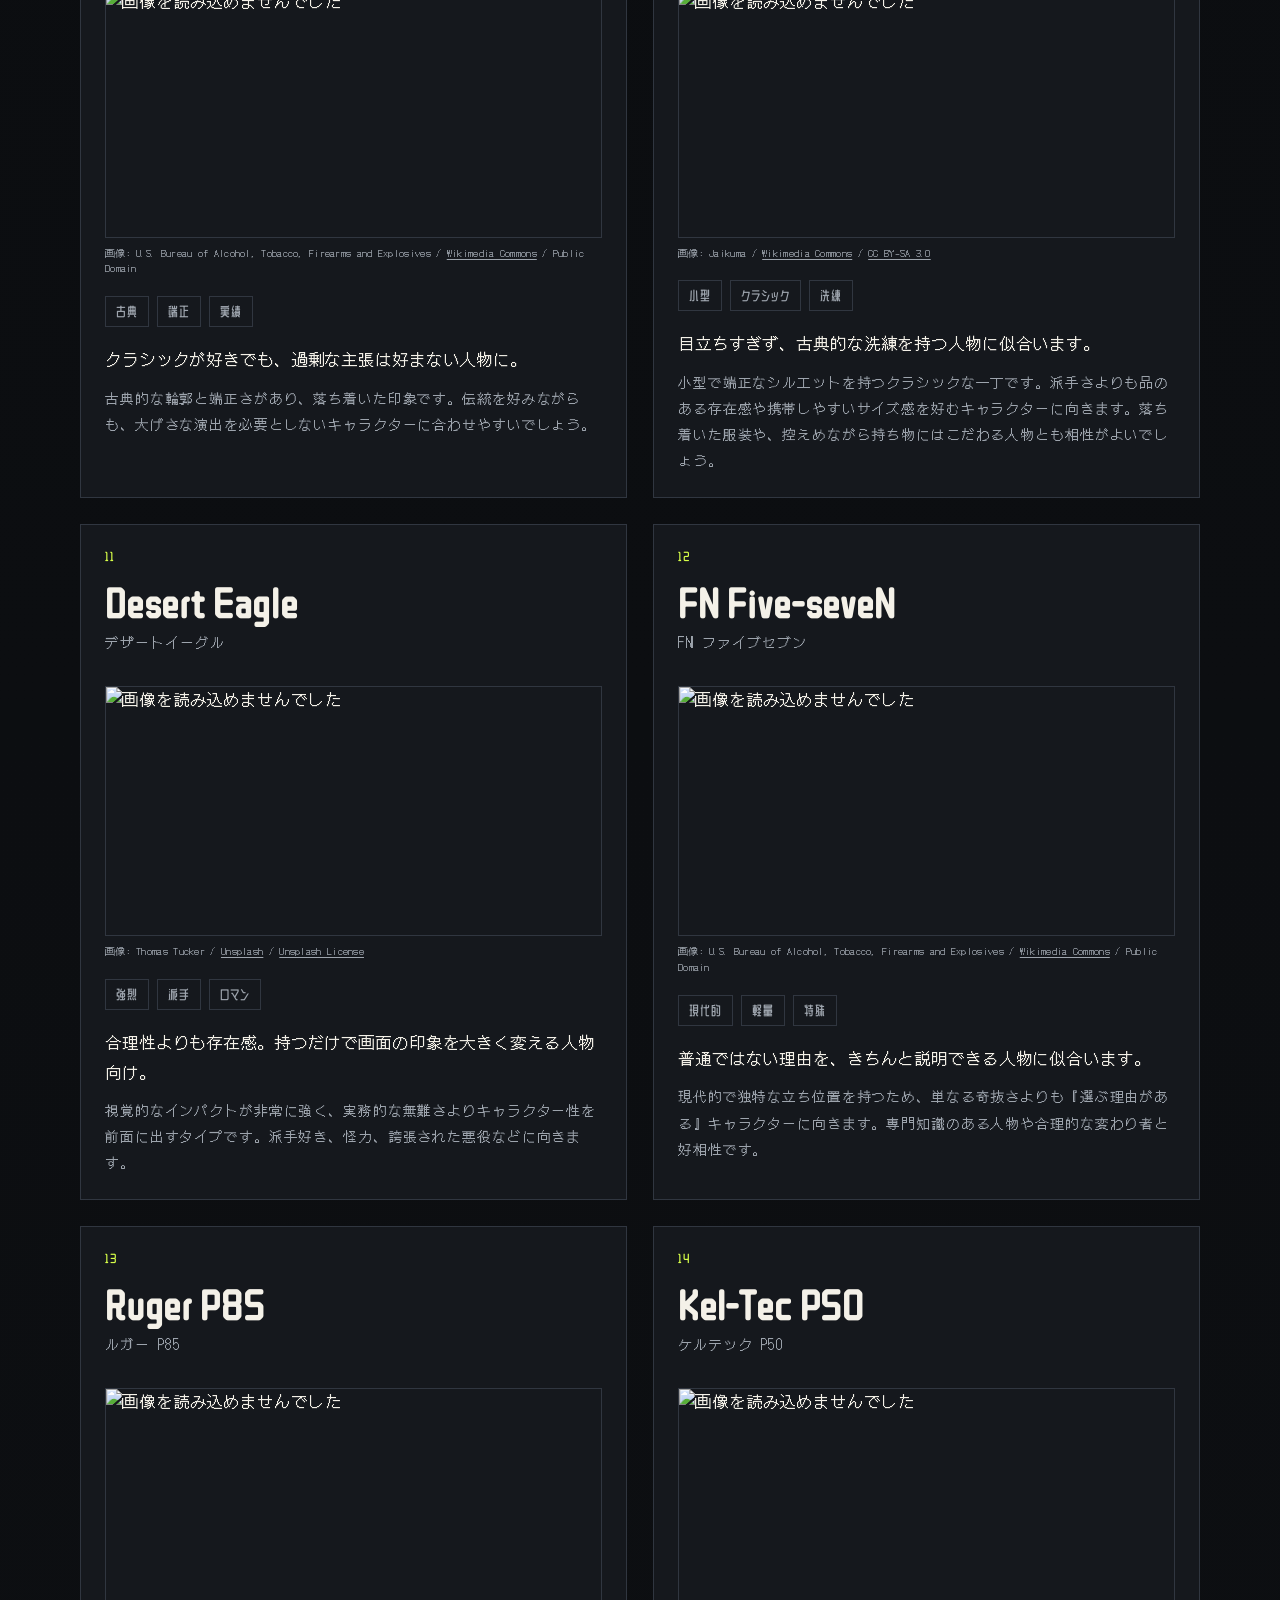
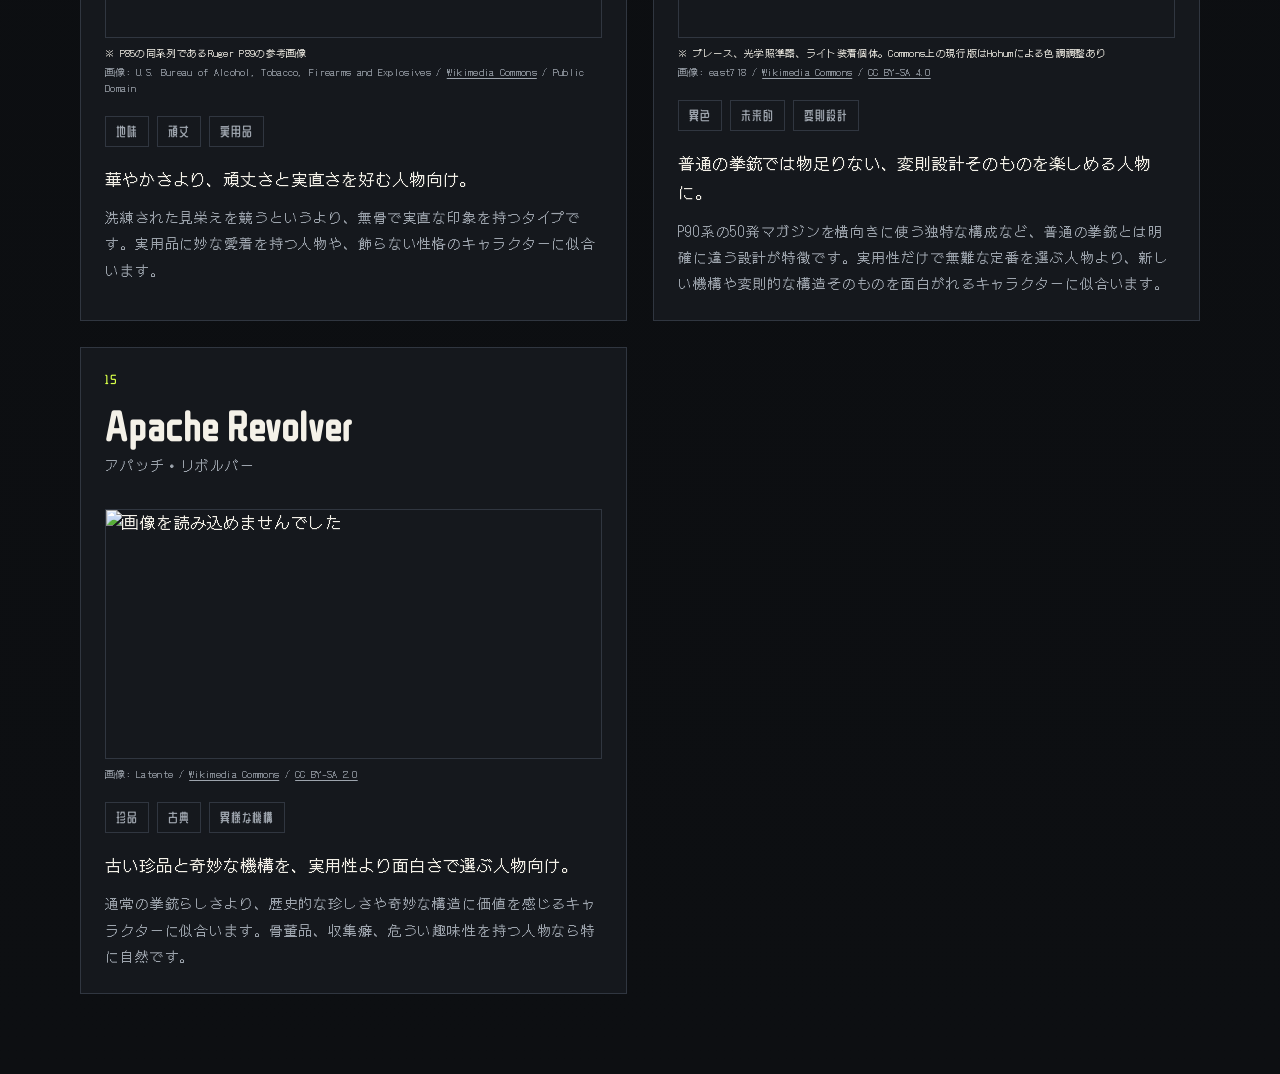
==== commit 96238cbb: "Add files via upload" ====
--- a/results.html
+++ b/results.html
@@ -5,7 +5,10 @@
   <meta name="viewport" content="width=device-width, initial-scale=1" />
   <meta name="description" content="キャラクター拳銃診断・結果一覧" />
   <title>結果一覧 | キャラクター拳銃診断</title>
-  <link rel="stylesheet" href="./style.css" />
+  <link rel="preconnect" href="https://fonts.googleapis.com" />
+  <link rel="preconnect" href="https://fonts.gstatic.com" crossorigin />
+  <link href="https://fonts.googleapis.com/css2?family=DotGothic16&family=WDXL+Lubrifont+JP+N:wght@400&display=swap" rel="stylesheet" />
+  <link rel="stylesheet" href="./style.css?v=e13900fc54" />
 </head>
 <body class="results-list-page">
   <main class="results-list-shell">
@@ -21,7 +24,7 @@
     <div id="gun-result-list" class="gun-result-list" aria-live="polite"></div>
   </main>
 
-  <script src="./gun-data.js"></script>
-  <script src="./results.js"></script>
+  <script src="./gun-data.js?v=e13900fc54"></script>
+  <script src="./results.js?v=e13900fc54"></script>
 </body>
 </html>
--- a/style.css
+++ b/style.css
@@ -1,5 +1,3 @@
-@import url('https://fonts.googleapis.com/css2?family=DotGothic16&family=WDXL+Lubrifont+JP+N:wght@400&display=swap');
-
 :root {
   --bg: #0d0f12;
   --panel: #15181d;
@@ -10,8 +8,8 @@
   --accent: #d7ff48;
   --danger: #ff7474;
   --max: 860px;
-  --jp: "DotGothic16", sans-serif;
-  --en: "WDXL Lubrifont JP N", sans-serif;
+  --jp: "DotGothic16", "Noto Sans JP", "Yu Gothic UI", "Meiryo", sans-serif;
+  --en: "WDXL Lubrifont JP N", "Courier New", monospace;
 }
 
 * {
@@ -1290,3 +1288,19 @@
     height: 220px;
   }
 }
+
+
+/* GitHub Pages stability */
+a.primary-button,
+a.secondary-button {
+  box-sizing: border-box;
+}
+
+img {
+  max-width: 100%;
+}
+
+html {
+  -webkit-text-size-adjust: 100%;
+  text-size-adjust: 100%;
+}
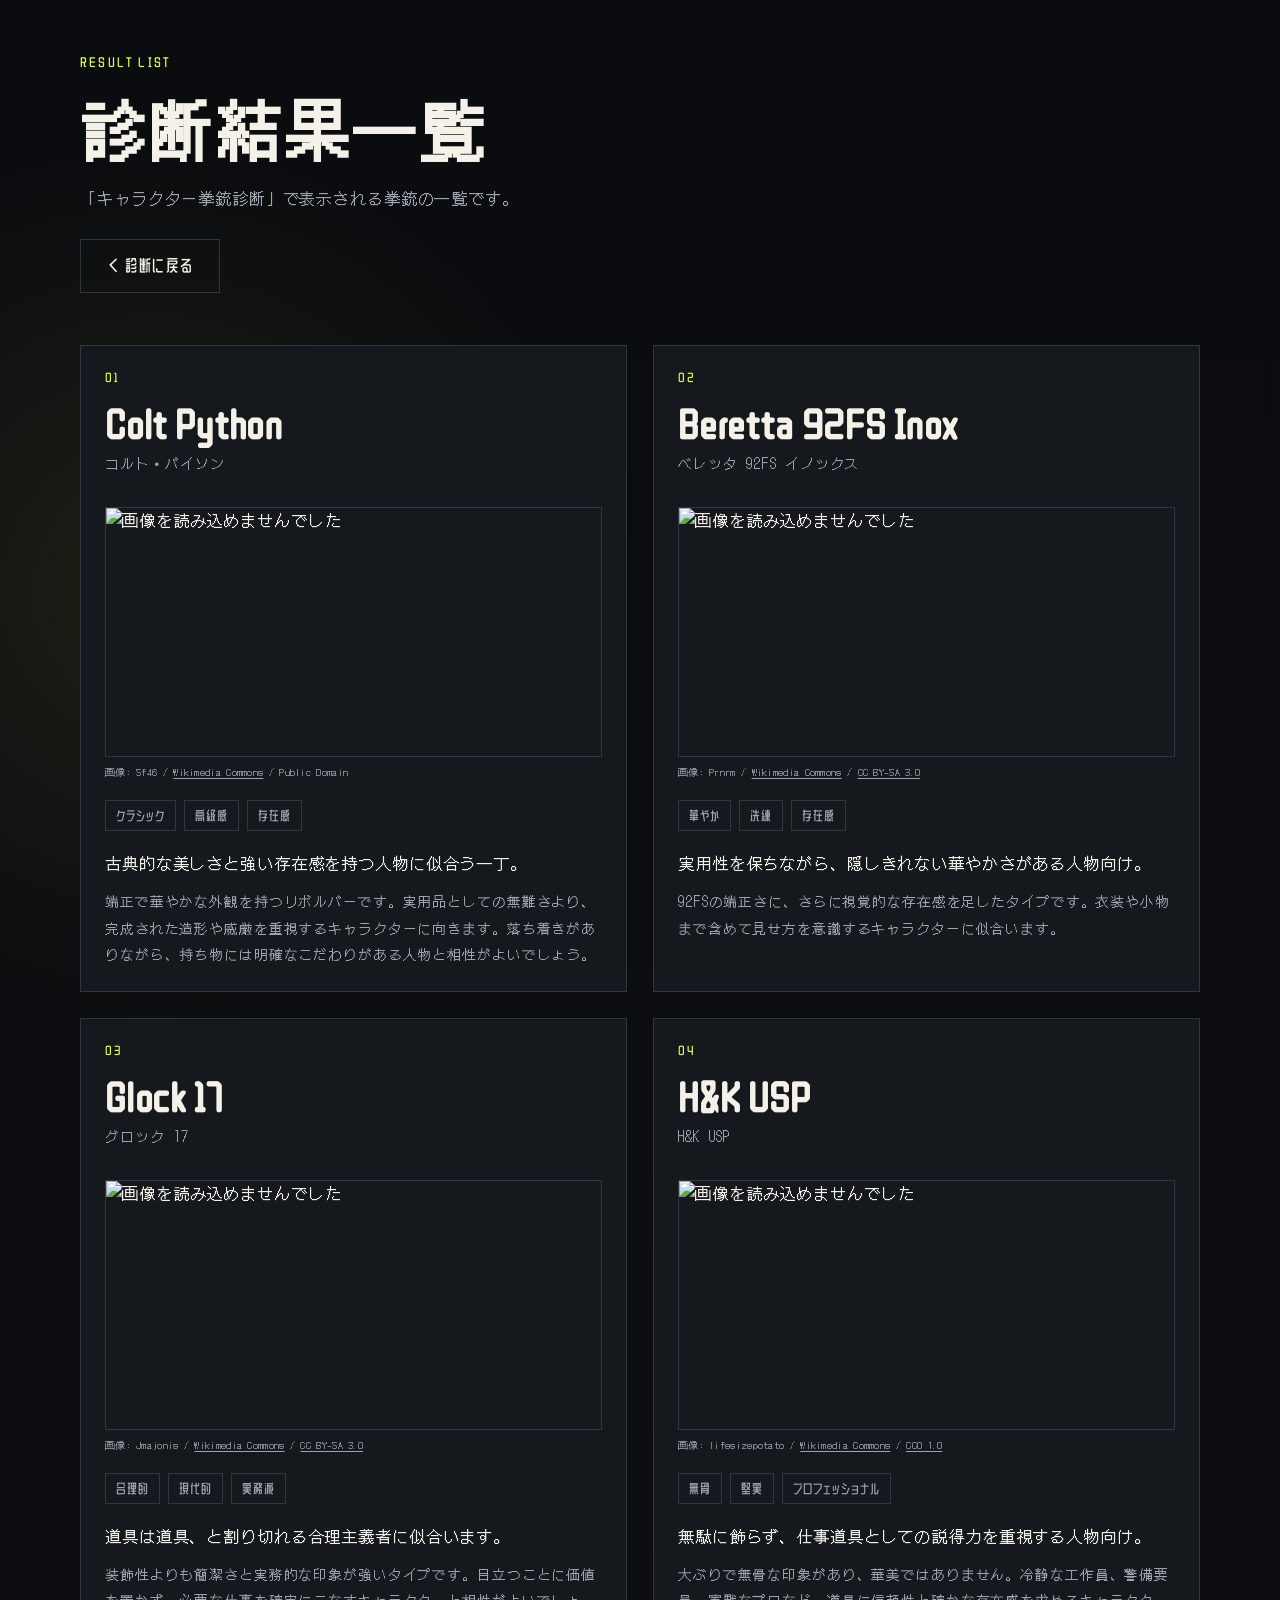
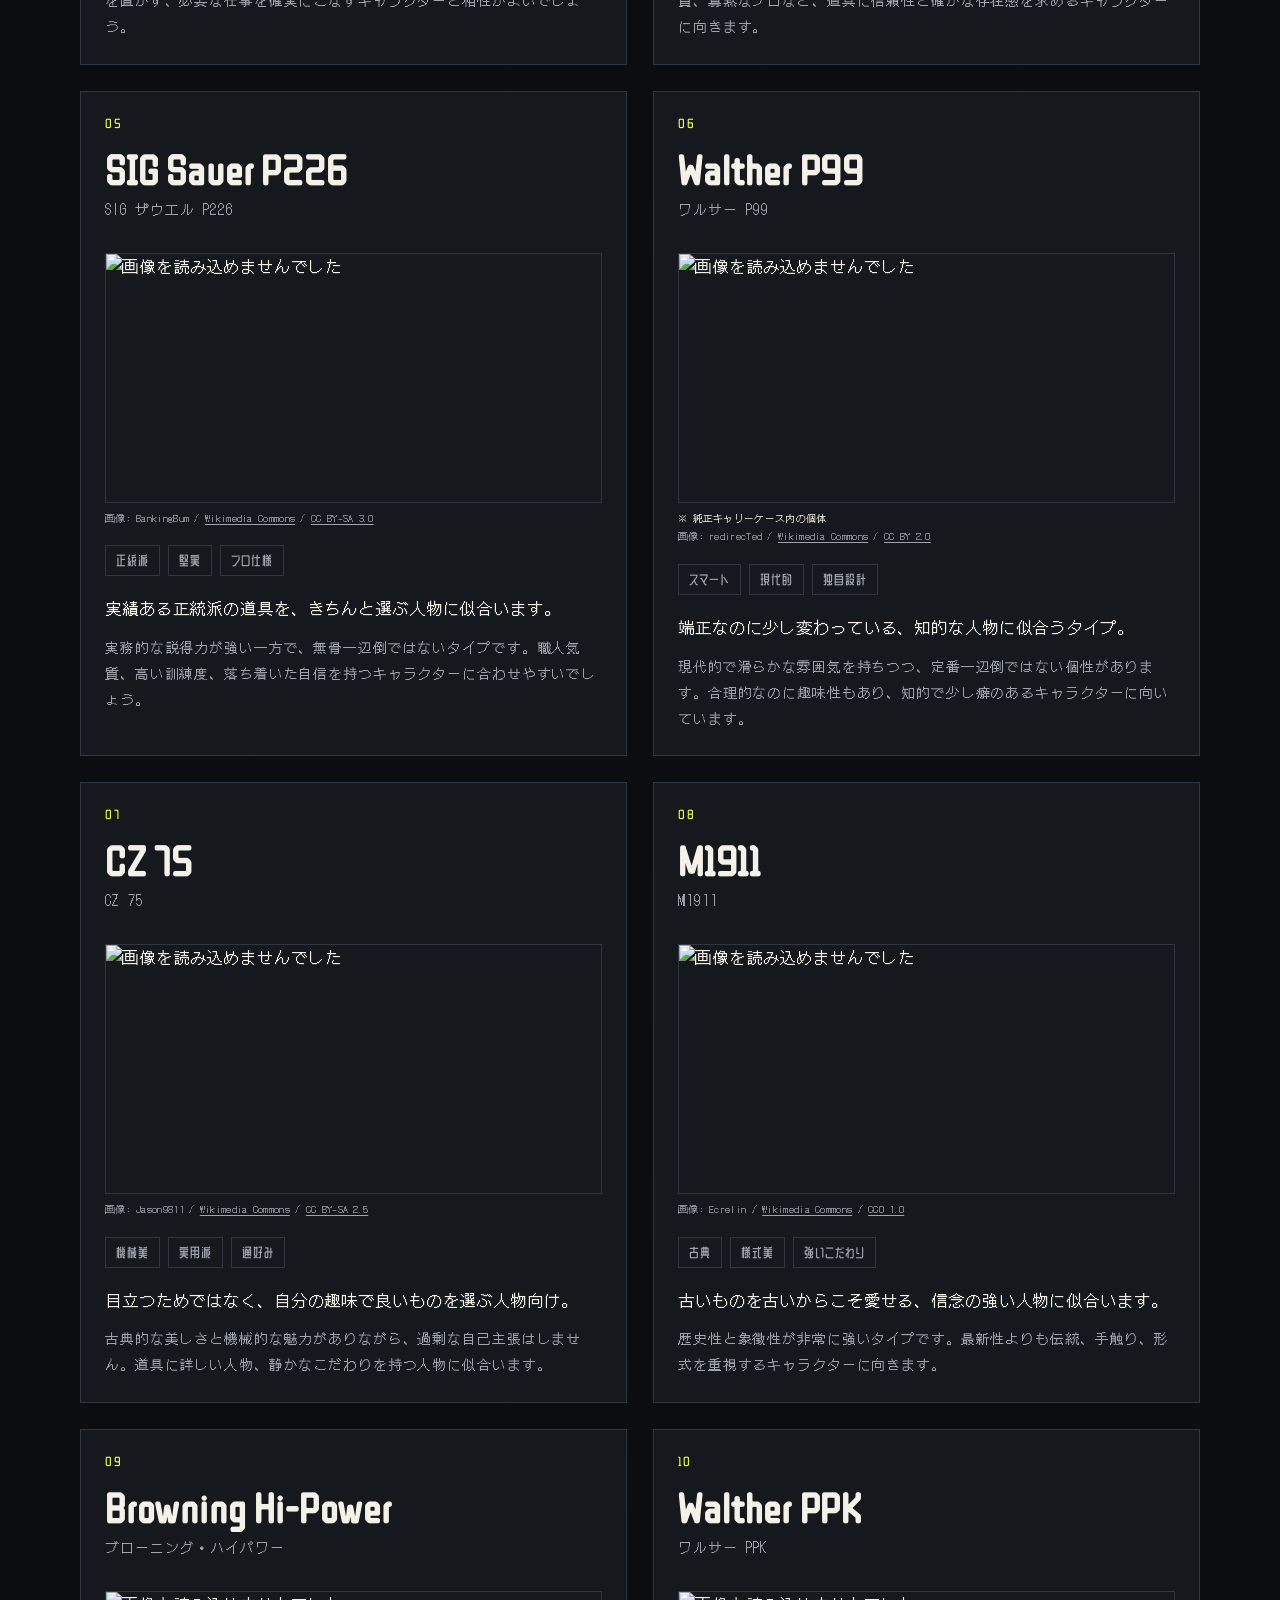
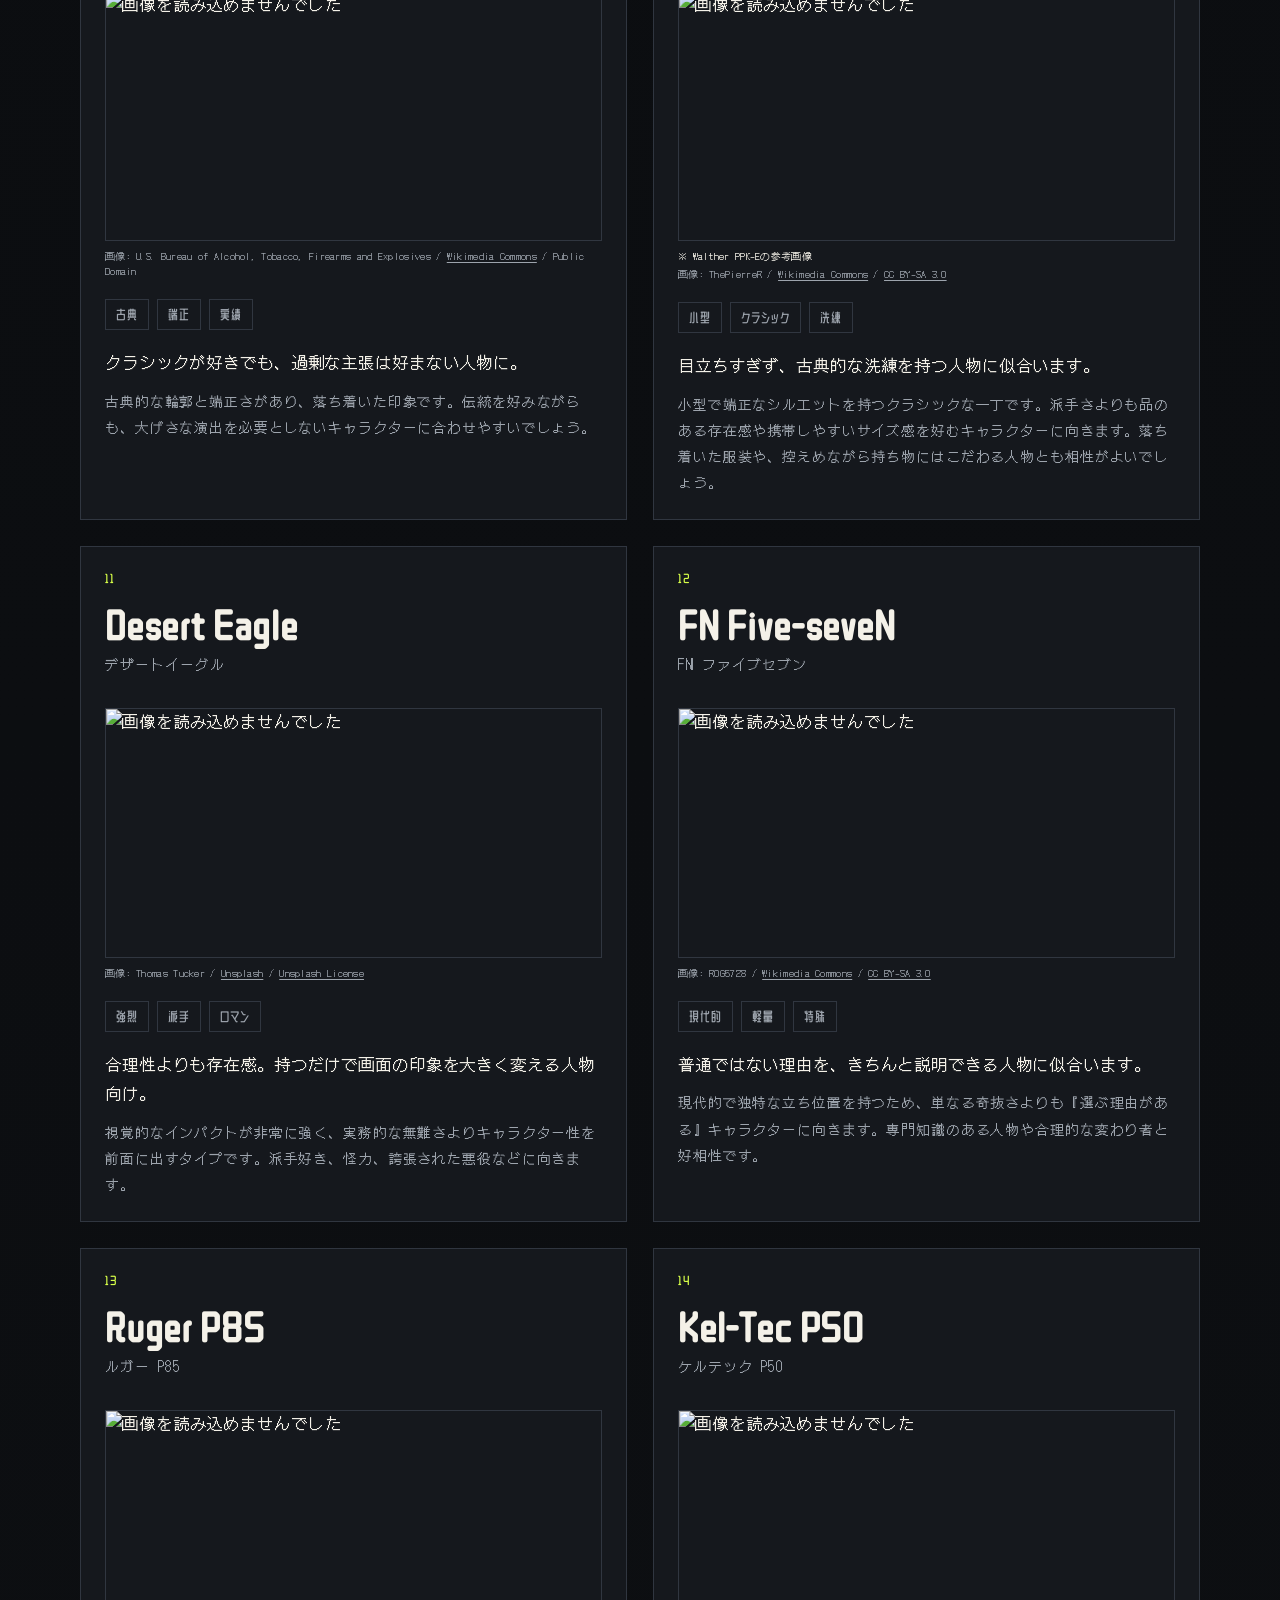
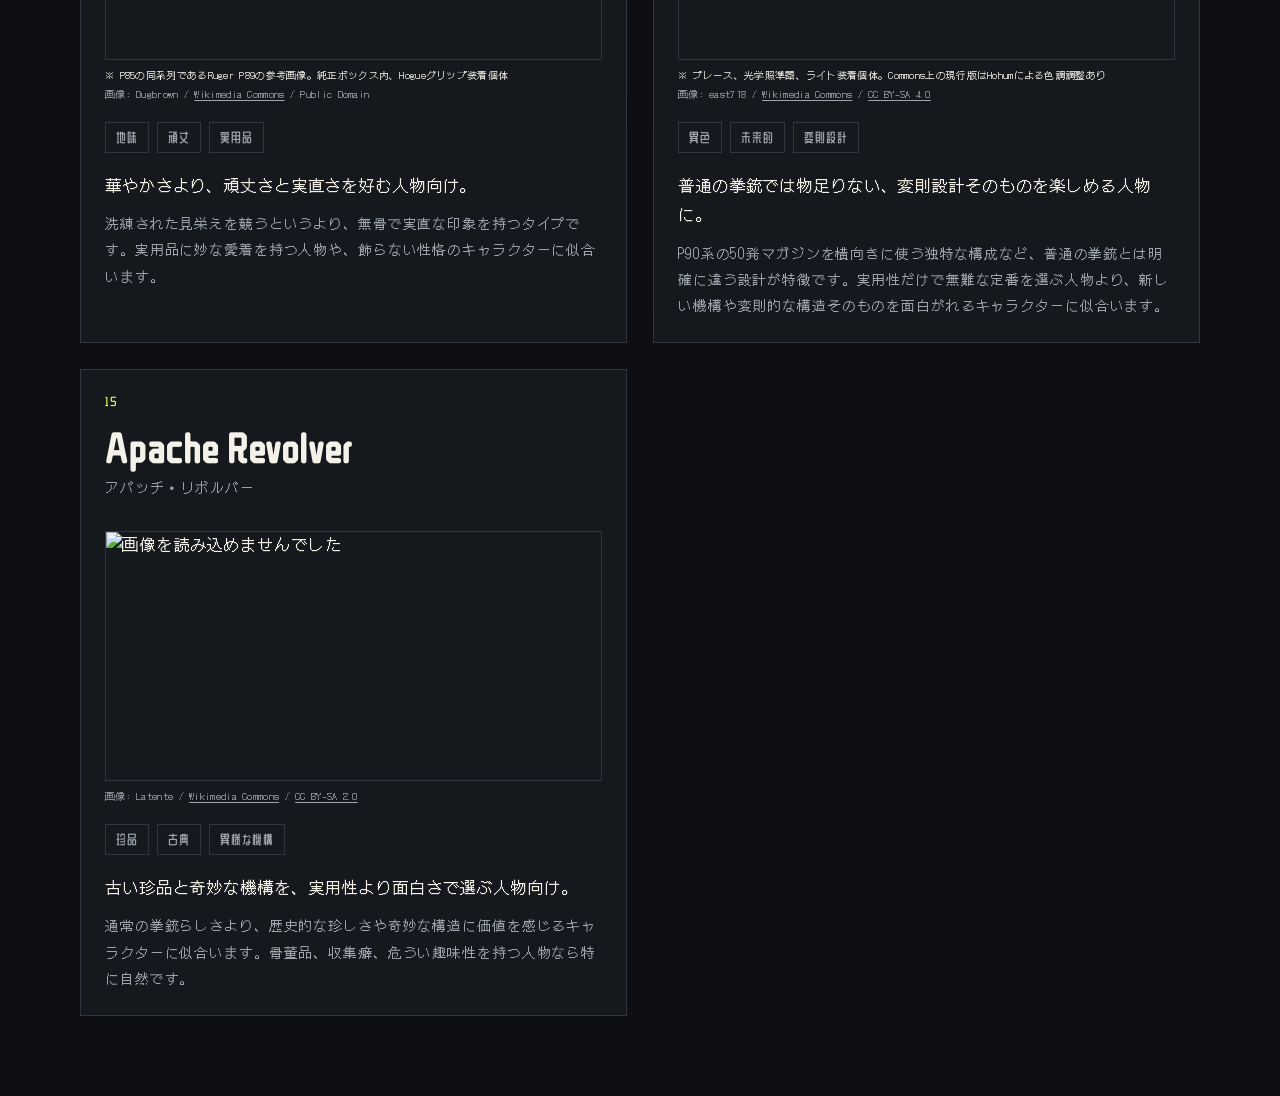
==== commit edc8ccc5: "Add files via upload" ====
--- a/results.html
+++ b/results.html
@@ -8,7 +8,7 @@
   <link rel="preconnect" href="https://fonts.googleapis.com" />
   <link rel="preconnect" href="https://fonts.gstatic.com" crossorigin />
   <link href="https://fonts.googleapis.com/css2?family=DotGothic16&family=WDXL+Lubrifont+JP+N:wght@400&display=swap" rel="stylesheet" />
-  <link rel="stylesheet" href="./style.css?v=e13900fc54" />
+  <link rel="stylesheet" href="./style.css?v=28c013fdb0" />
 </head>
 <body class="results-list-page">
   <main class="results-list-shell">
@@ -24,7 +24,7 @@
     <div id="gun-result-list" class="gun-result-list" aria-live="polite"></div>
   </main>
 
-  <script src="./gun-data.js?v=e13900fc54"></script>
-  <script src="./results.js?v=e13900fc54"></script>
+  <script src="./gun-data.js?v=28c013fdb0"></script>
+  <script src="./results.js?v=28c013fdb0"></script>
 </body>
 </html>
--- a/style.css
+++ b/style.css
@@ -908,7 +908,7 @@
   place-items: center;
   overflow: hidden;
   border: 1px solid var(--line);
-  background: #f4f4f0;
+  background: #0b0d0f;
 }
 
 .result-gun-image {
@@ -1199,7 +1199,7 @@
   place-items: center;
   overflow: hidden;
   border: 1px solid var(--line);
-  background: #f4f4f0;
+  background: #0b0d0f;
 }
 
 .gun-result-card-image {
@@ -1304,3 +1304,9 @@
   -webkit-text-size-adjust: 100%;
   text-size-adjust: 100%;
 }
+
+/* Non-white photo presentation */
+.result-image-frame,
+.gun-result-card-image-frame {
+  background: #0b0d0f;
+}
